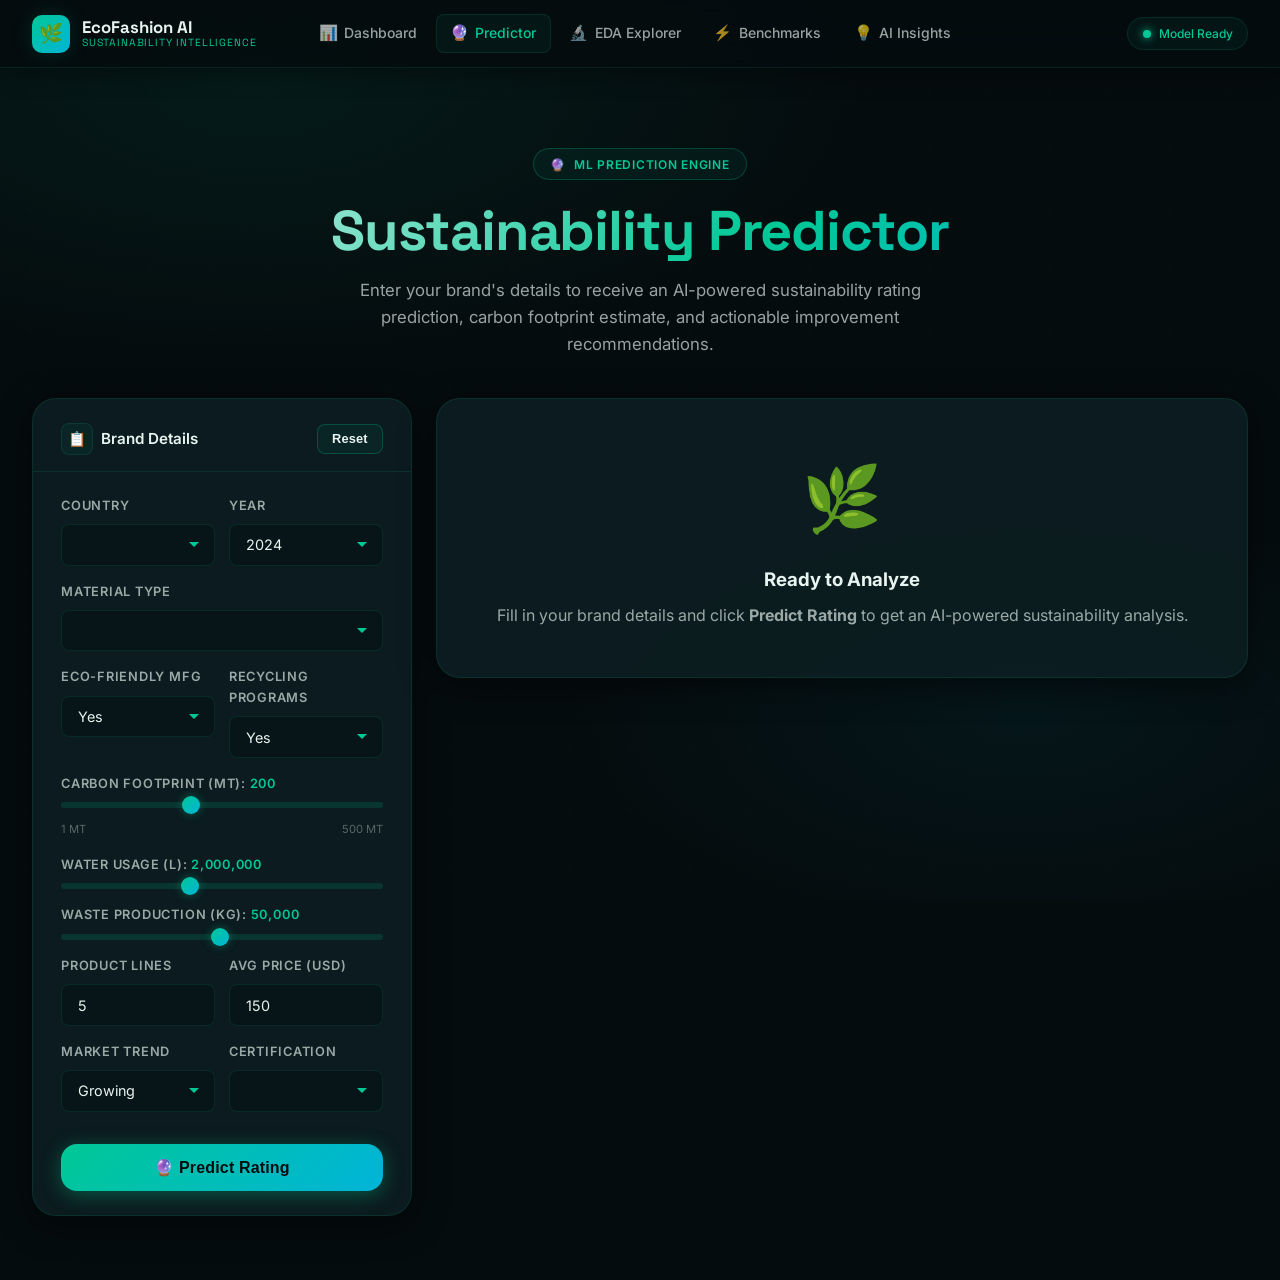
==== templates/predictor.html @ f9c21a33 "Initial Commit" ====
<!DOCTYPE html>
<html lang="en">
<head>
  <meta charset="UTF-8" />
  <meta name="viewport" content="width=device-width, initial-scale=1.0"/>
  <meta name="description" content="Predict sustainability rating and carbon footprint of fashion brands using advanced ML models."/>
  <title>🔮 Sustainability Predictor | EcoFashion AI</title>
  <link rel="stylesheet" href="/static/css/style.css"/>
  <style>
    .predictor-grid { display: grid; grid-template-columns: 380px 1fr; gap: 1.5rem; align-items: start; }
    .result-panel { display: none; }
    .result-panel.visible { display: block; animation: fadeInUp 0.4s ease; }
    .rating-result-big {
      width: 90px; height: 90px; border-radius: 20px;
      display: flex; align-items: center; justify-content: center;
      font-size: 2.8rem; font-weight: 900; margin: 0 auto;
      font-family: 'Space Grotesk', sans-serif;
    }
    .confidence-bar { display: flex; align-items: center; gap: 0.75rem; margin-bottom: 0.6rem; }
    .confidence-label { font-size: 0.8rem; font-weight: 600; width: 24px; text-align: center; }
    .confidence-track { flex: 1; height: 10px; background: rgba(0,200,150,0.1); border-radius: 5px; overflow: hidden; }
    .confidence-fill { height: 100%; border-radius: 5px; transition: width 0.8s cubic-bezier(0.4,0,0.2,1); }
    .confidence-pct { font-size: 0.8rem; color: var(--text-secondary); width: 44px; text-align: right; }
    .metric-display { background: var(--bg-glass); border: 1px solid var(--border-subtle); border-radius: var(--radius-md); padding: 1.25rem; text-align: center; }
    .metric-display-val { font-size: 1.5rem; font-weight: 700; font-family: 'Space Grotesk', sans-serif; color: var(--text-accent); }
    .metric-display-label { font-size: 0.75rem; color: var(--text-muted); margin-top: 0.25rem; }
    .predict-btn-wrap { position: sticky; bottom: 0; padding-top: 1rem; background: transparent; }
    @media (max-width: 900px) { .predictor-grid { grid-template-columns: 1fr; } }
  </style>
</head>
<body>
  <div class="page-bg"></div>
  <nav class="navbar">
    <div class="nav-inner">
      <a href="/" class="nav-brand">
        <div class="nav-brand-icon">🌿</div>
        <div class="nav-brand-text">EcoFashion AI<span class="nav-brand-sub">Sustainability Intelligence</span></div>
      </a>
      <div class="nav-links">
        <a href="/" class="nav-link"><span class="icon">📊</span> Dashboard</a>
        <a href="/predictor" class="nav-link active"><span class="icon">🔮</span> Predictor</a>
        <a href="/explorer" class="nav-link"><span class="icon">🔬</span> EDA Explorer</a>
        <a href="/benchmarks" class="nav-link"><span class="icon">⚡</span> Benchmarks</a>
        <a href="/insights" class="nav-link"><span class="icon">💡</span> AI Insights</a>
      </div>
      <div class="nav-badge"><div class="status-dot"></div><span>Model Ready</span></div>
    </div>
  </nav>

  <main class="main-content">
    <div class="page-container">
      <div class="page-header animate-fade-up">
        <div class="page-header-pill"><span>🔮</span> ML Prediction Engine</div>
        <h1>Sustainability Predictor</h1>
        <p>Enter your brand's details to receive an AI-powered sustainability rating prediction, carbon footprint estimate, and actionable improvement recommendations.</p>
      </div>

      <div class="predictor-grid animate-fade-up stagger-2">
        <!-- Input Form -->
        <div class="card" style="position:sticky;top:calc(var(--nav-height) + 1rem)">
          <div class="card-header">
            <div class="card-title"><div class="card-icon">📋</div> Brand Details</div>
            <button class="btn btn-secondary btn-sm" id="btn-reset">Reset</button>
          </div>
          <div class="card-body" style="display:flex;flex-direction:column;gap:1rem">

            <div class="grid-2" style="gap:0.85rem">
              <div class="form-group">
                <label class="form-label" for="inp-country">Country</label>
                <select class="form-control" id="inp-country"></select>
              </div>
              <div class="form-group">
                <label class="form-label" for="inp-year">Year</label>
                <select class="form-control" id="inp-year">
                  <script>for(let y=2024;y>=2010;y--) document.write(`<option value="${y}"${y===2024?' selected':''}>${y}</option>`)</script>
                </select>
              </div>
            </div>

            <div class="form-group">
              <label class="form-label" for="inp-material">Material Type</label>
              <select class="form-control" id="inp-material"></select>
            </div>

            <div class="grid-2" style="gap:0.85rem">
              <div class="form-group">
                <label class="form-label" for="inp-eco">Eco-Friendly Mfg</label>
                <select class="form-control" id="inp-eco">
                  <option value="Yes">Yes</option>
                  <option value="No">No</option>
                </select>
              </div>
              <div class="form-group">
                <label class="form-label" for="inp-recycling">Recycling Programs</label>
                <select class="form-control" id="inp-recycling">
                  <option value="Yes">Yes</option>
                  <option value="No">No</option>
                </select>
              </div>
            </div>

            <div class="form-group">
              <label class="form-label" for="inp-carbon">Carbon Footprint (MT): <span id="lbl-carbon" style="color:var(--text-accent)">200</span></label>
              <input type="range" class="form-range" id="inp-carbon" min="1" max="500" value="200" step="1"/>
              <div style="display:flex;justify-content:space-between;font-size:0.7rem;color:var(--text-muted);margin-top:0.3rem"><span>1 MT</span><span>500 MT</span></div>
            </div>

            <div class="form-group">
              <label class="form-label" for="inp-water">Water Usage (L): <span id="lbl-water" style="color:var(--text-accent)">2,000,000</span></label>
              <input type="range" class="form-range" id="inp-water" min="50000" max="5000000" value="2000000" step="10000"/>
            </div>

            <div class="form-group">
              <label class="form-label" for="inp-waste">Waste Production (KG): <span id="lbl-waste" style="color:var(--text-accent)">50,000</span></label>
              <input type="range" class="form-range" id="inp-waste" min="1000" max="100000" value="50000" step="500"/>
            </div>

            <div class="grid-2" style="gap:0.85rem">
              <div class="form-group">
                <label class="form-label" for="inp-lines">Product Lines</label>
                <input type="number" class="form-control" id="inp-lines" min="1" max="20" value="5"/>
              </div>
              <div class="form-group">
                <label class="form-label" for="inp-price">Avg Price (USD)</label>
                <input type="number" class="form-control" id="inp-price" min="10" max="500" value="150"/>
              </div>
            </div>

            <div class="grid-2" style="gap:0.85rem">
              <div class="form-group">
                <label class="form-label" for="inp-market">Market Trend</label>
                <select class="form-control" id="inp-market">
                  <option value="Growing">Growing</option>
                  <option value="Stable">Stable</option>
                  <option value="Declining">Declining</option>
                </select>
              </div>
              <div class="form-group">
                <label class="form-label" for="inp-cert">Certification</label>
                <select class="form-control" id="inp-cert"></select>
              </div>
            </div>

            <div class="predict-btn-wrap">
              <button class="btn btn-primary btn-lg" id="btn-predict" style="width:100%">
                <span id="predict-btn-text">🔮 Predict Rating</span>
              </button>
            </div>
          </div>
        </div>

        <!-- Results Panel -->
        <div id="result-panel">
          <!-- Empty state -->
          <div class="card" id="empty-state" style="padding:3rem;text-align:center">
            <div style="font-size:4rem;margin-bottom:1rem">🌿</div>
            <h3 style="color:var(--text-primary);margin-bottom:0.5rem">Ready to Analyze</h3>
            <p style="color:var(--text-secondary)">Fill in your brand details and click <strong>Predict Rating</strong> to get an AI-powered sustainability analysis.</p>
          </div>

          <!-- Results -->
          <div id="results-content" style="display:none">
            <!-- Rating Card -->
            <div class="card animate-fade-up" style="margin-bottom:1.5rem">
              <div class="card-header">
                <div class="card-title"><div class="card-icon">🏷️</div> Predicted Sustainability Rating</div>
                <span class="badge badge-green" id="result-model-name">Random Forest</span>
              </div>
              <div class="card-body">
                <div style="display:flex;gap:2rem;align-items:center;margin-bottom:1.5rem">
                  <div class="rating-result-big" id="result-rating-badge">—</div>
                  <div style="flex:1">
                    <div style="font-size:1.5rem;font-weight:700;color:var(--text-primary);margin-bottom:0.25rem" id="result-rating-text">—</div>
                    <div style="font-size:0.9rem;color:var(--text-secondary)" id="result-rating-desc">—</div>
                  </div>
                </div>

                <!-- Confidence bars -->
                <div class="section-label">Prediction Confidence</div>
                <div id="confidence-bars"></div>
              </div>
            </div>

            <!-- Metrics Row -->
            <div class="grid-3 animate-fade-up stagger-1" style="margin-bottom:1.5rem">
              <div class="metric-display">
                <div class="metric-display-val" id="result-carbon">—</div>
                <div class="metric-display-label">Predicted Carbon (MT)</div>
              </div>
              <div class="metric-display">
                <div class="metric-display-val" id="result-ecoscore">—</div>
                <div class="metric-display-label">Eco Score / 100</div>
              </div>
              <div class="metric-display">
                <div class="metric-display-val" id="result-grade-color" style="font-size:1rem">—</div>
                <div class="metric-display-label">Environmental Grade</div>
              </div>
            </div>

            <!-- Eco Score Ring -->
            <div class="card animate-fade-up stagger-2" style="margin-bottom:1.5rem">
              <div class="card-header">
                <div class="card-title"><div class="card-icon">🎯</div> Eco Score Breakdown</div>
              </div>
              <div class="card-body">
                <div style="display:flex;align-items:center;gap:2rem">
                  <div class="score-ring-wrap">
                    <div class="score-ring">
                      <svg width="140" height="140" viewBox="0 0 140 140">
                        <circle cx="70" cy="70" r="58" fill="none" stroke="rgba(0,200,150,0.1)" stroke-width="12"/>
                        <circle cx="70" cy="70" r="58" fill="none" stroke="url(#grad1)" stroke-width="12"
                          stroke-linecap="round" stroke-dasharray="364" id="eco-ring-circle" stroke-dashoffset="364"/>
                        <defs>
                          <linearGradient id="grad1" x1="0%" y1="0%" x2="100%" y2="0%">
                            <stop offset="0%" style="stop-color:#00c896"/>
                            <stop offset="100%" style="stop-color:#00b4d8"/>
                          </linearGradient>
                        </defs>
                      </svg>
                      <div class="score-ring-val">
                        <div class="score-ring-num" id="eco-ring-num">—</div>
                        <div class="score-ring-sub">/ 100</div>
                      </div>
                    </div>
                  </div>
                  <div style="flex:1">
                    <div style="margin-bottom:0.9rem">
                      <div style="display:flex;justify-content:space-between;font-size:0.8rem;margin-bottom:0.3rem"><span style="color:var(--text-secondary)">Carbon Impact</span><span id="pb-carbon" style="color:var(--text-accent)">—%</span></div>
                      <div class="progress-bar-track"><div class="progress-bar-fill" id="pfill-carbon" style="width:0%;background:linear-gradient(135deg,#00c896,#00f5a0)"></div></div>
                    </div>
                    <div style="margin-bottom:0.9rem">
                      <div style="display:flex;justify-content:space-between;font-size:0.8rem;margin-bottom:0.3rem"><span style="color:var(--text-secondary)">Water Efficiency</span><span id="pb-water" style="color:var(--text-accent)">—%</span></div>
                      <div class="progress-bar-track"><div class="progress-bar-fill" id="pfill-water" style="width:0%;background:linear-gradient(135deg,#00b4d8,#0090b8)"></div></div>
                    </div>
                    <div style="margin-bottom:0.9rem">
                      <div style="display:flex;justify-content:space-between;font-size:0.8rem;margin-bottom:0.3rem"><span style="color:var(--text-secondary)">Waste Management</span><span id="pb-waste" style="color:var(--text-accent)">—%</span></div>
                      <div class="progress-bar-track"><div class="progress-bar-fill" id="pfill-waste" style="width:0%;background:linear-gradient(135deg,#84cc16,#65a30d)"></div></div>
                    </div>
                    <div style="margin-bottom:0.9rem">
                      <div style="display:flex;justify-content:space-between;font-size:0.8rem;margin-bottom:0.3rem"><span style="color:var(--text-secondary)">Eco Manufacturing</span><span id="pb-eco" style="color:var(--text-accent)">—%</span></div>
                      <div class="progress-bar-track"><div class="progress-bar-fill" id="pfill-eco" style="width:0%;background:linear-gradient(135deg,#f59e0b,#d97706)"></div></div>
                    </div>
                    <div>
                      <div style="display:flex;justify-content:space-between;font-size:0.8rem;margin-bottom:0.3rem"><span style="color:var(--text-secondary)">Recycling Programs</span><span id="pb-rec" style="color:var(--text-accent)">—%</span></div>
                      <div class="progress-bar-track"><div class="progress-bar-fill" id="pfill-rec" style="width:0%;background:linear-gradient(135deg,#10b981,#059669)"></div></div>
                    </div>
                  </div>
                </div>
              </div>
            </div>

            <!-- Recommendations -->
            <div class="card animate-fade-up stagger-3">
              <div class="card-header">
                <div class="card-title"><div class="card-icon">💡</div> AI Recommendations</div>
                <span class="badge badge-blue">Personalized</span>
              </div>
              <div class="card-body">
                <div id="recommendations-grid" style="display:flex;flex-direction:column;gap:0.75rem"></div>
              </div>
            </div>
          </div><!-- /results-content -->
        </div><!-- /result-panel -->
      </div><!-- /predictor-grid -->

    </div>
  </main>

  <script src="/static/js/predictor.js"></script>
</body>
</html>
---- static/css/style.css ----
/* ================================================
   SUSTAINABLE FASHION AI/ML PLATFORM - DESIGN SYSTEM
   Glassmorphism Dark Theme | Inter Font
   ================================================ */

@import url('https://fonts.googleapis.com/css2?family=Inter:wght@300;400;500;600;700;800;900&family=Space+Grotesk:wght@400;500;600;700&display=swap');

/* ─── CSS Variables ─────────────────────────── */
:root {
  /* Brand Palette */
  --green-primary: #00c896;
  --green-light: #00f5a0;
  --green-dark: #009e76;
  --teal: #00b4d8;
  --emerald: #10b981;
  --lime: #84cc16;

  /* Dark Theme Base */
  --bg-void: #050c0e;
  --bg-deep: #080f11;
  --bg-surface: #0d1f23;
  --bg-card: rgba(13, 31, 35, 0.85);
  --bg-card-hover: rgba(18, 42, 48, 0.95);
  --bg-glass: rgba(0, 200, 150, 0.06);
  --bg-glass-hover: rgba(0, 200, 150, 0.12);

  /* Borders */
  --border-subtle: rgba(0, 200, 150, 0.12);
  --border-medium: rgba(0, 200, 150, 0.25);
  --border-accent: rgba(0, 200, 150, 0.5);

  /* Text */
  --text-primary: #e8f4f0;
  --text-secondary: rgba(232, 244, 240, 0.65);
  --text-muted: rgba(232, 244, 240, 0.35);
  --text-accent: #00c896;

  /* Status Colors */
  --rating-a: #00f5a0;
  --rating-b: #84cc16;
  --rating-c: #f59e0b;
  --rating-d: #ef4444;

  /* Gradients */
  --grad-primary: linear-gradient(135deg, #00c896 0%, #00b4d8 100%);
  --grad-emerald: linear-gradient(135deg, #10b981 0%, #00c896 100%);
  --grad-danger: linear-gradient(135deg, #ef4444 0%, #f59e0b 100%);
  --grad-card: linear-gradient(145deg, rgba(13,31,35,0.9) 0%, rgba(8,20,24,0.95) 100%);

  /* Shadows */
  --shadow-sm: 0 2px 12px rgba(0, 0, 0, 0.4);
  --shadow-md: 0 8px 32px rgba(0, 0, 0, 0.5);
  --shadow-lg: 0 16px 64px rgba(0, 0, 0, 0.6);
  --shadow-glow: 0 0 40px rgba(0, 200, 150, 0.2);
  --shadow-glow-sm: 0 0 20px rgba(0, 200, 150, 0.15);

  /* Spacing */
  --nav-height: 68px;
  --radius-sm: 8px;
  --radius-md: 16px;
  --radius-lg: 24px;
  --radius-xl: 32px;

  /* Transitions */
  --transition-fast: 0.15s ease;
  --transition-smooth: 0.3s cubic-bezier(0.4, 0, 0.2, 1);
  --transition-bounce: 0.4s cubic-bezier(0.34, 1.56, 0.64, 1);
}

/* ─── Reset & Base ──────────────────────────── */
*, *::before, *::after { box-sizing: border-box; margin: 0; padding: 0; }

html { scroll-behavior: smooth; font-size: 16px; }

body {
  font-family: 'Inter', sans-serif;
  background-color: var(--bg-void);
  color: var(--text-primary);
  min-height: 100vh;
  overflow-x: hidden;
  line-height: 1.6;
}

/* Scrollbar */
::-webkit-scrollbar { width: 6px; }
::-webkit-scrollbar-track { background: var(--bg-deep); }
::-webkit-scrollbar-thumb { background: var(--border-medium); border-radius: 3px; }
::-webkit-scrollbar-thumb:hover { background: var(--green-primary); }

/* ─── Animated Background ───────────────────── */
.page-bg {
  position: fixed;
  inset: 0;
  z-index: -1;
  background:
    radial-gradient(ellipse 80% 50% at 20% 10%, rgba(0,200,150,0.08) 0%, transparent 60%),
    radial-gradient(ellipse 60% 40% at 80% 80%, rgba(0,180,216,0.06) 0%, transparent 60%),
    var(--bg-void);
}
.page-bg::after {
  content: '';
  position: absolute;
  inset: 0;
  background-image: url("data:image/svg+xml,%3Csvg width='60' height='60' viewBox='0 0 60 60' xmlns='http://www.w3.org/2000/svg'%3E%3Cg fill='none' fill-rule='evenodd'%3E%3Cg fill='%2300c896' fill-opacity='0.03'%3E%3Ccircle cx='30' cy='30' r='1'/%3E%3C/g%3E%3C/g%3E%3C/svg%3E");
}

/* ─── Navigation ────────────────────────────── */
.navbar {
  position: fixed;
  top: 0; left: 0; right: 0;
  z-index: 1000;
  height: var(--nav-height);
  background: rgba(5, 12, 14, 0.88);
  backdrop-filter: blur(24px) saturate(1.5);
  -webkit-backdrop-filter: blur(24px) saturate(1.5);
  border-bottom: 1px solid var(--border-subtle);
  box-shadow: 0 4px 24px rgba(0,0,0,0.4);
}

.nav-inner {
  max-width: 1400px;
  margin: 0 auto;
  padding: 0 2rem;
  height: 100%;
  display: flex;
  align-items: center;
  gap: 2rem;
}

.nav-brand {
  display: flex;
  align-items: center;
  gap: 0.75rem;
  text-decoration: none;
  flex-shrink: 0;
}

.nav-brand-icon {
  width: 38px; height: 38px;
  background: var(--grad-primary);
  border-radius: 10px;
  display: flex;
  align-items: center;
  justify-content: center;
  font-size: 1.2rem;
  box-shadow: var(--shadow-glow-sm);
}

.nav-brand-text {
  font-family: 'Space Grotesk', sans-serif;
  font-weight: 700;
  font-size: 1.05rem;
  color: var(--text-primary);
  line-height: 1.2;
}

.nav-brand-sub {
  font-size: 0.65rem;
  font-weight: 400;
  color: var(--text-accent);
  display: block;
  letter-spacing: 0.08em;
  text-transform: uppercase;
}

.nav-links {
  display: flex;
  align-items: center;
  gap: 0.25rem;
  flex: 1;
  margin-left: 1rem;
}

.nav-link {
  display: flex;
  align-items: center;
  gap: 0.4rem;
  padding: 0.45rem 0.9rem;
  border-radius: var(--radius-sm);
  text-decoration: none;
  font-size: 0.875rem;
  font-weight: 500;
  color: var(--text-secondary);
  transition: var(--transition-smooth);
  white-space: nowrap;
}

.nav-link:hover, .nav-link.active {
  background: var(--bg-glass);
  color: var(--text-accent);
  box-shadow: inset 0 0 0 1px var(--border-subtle);
}

.nav-link .icon { font-size: 0.95rem; }

.nav-badge {
  margin-left: auto;
  display: flex;
  align-items: center;
  gap: 0.5rem;
  padding: 0.35rem 0.9rem;
  background: var(--bg-glass);
  border: 1px solid var(--border-subtle);
  border-radius: 999px;
  font-size: 0.75rem;
  color: var(--text-accent);
  font-weight: 500;
}

/* ─── Main Layout ───────────────────────────── */
.main-content {
  padding-top: calc(var(--nav-height) + 2rem);
  min-height: 100vh;
}

.page-container {
  max-width: 1400px;
  margin: 0 auto;
  padding: 0 2rem 4rem;
}

/* ─── Page Header ───────────────────────────── */
.page-header {
  text-align: center;
  padding: 3rem 0 2.5rem;
  position: relative;
}

.page-header-pill {
  display: inline-flex;
  align-items: center;
  gap: 0.5rem;
  padding: 0.35rem 1rem;
  background: var(--bg-glass);
  border: 1px solid var(--border-medium);
  border-radius: 999px;
  font-size: 0.75rem;
  font-weight: 600;
  color: var(--text-accent);
  letter-spacing: 0.06em;
  text-transform: uppercase;
  margin-bottom: 1.2rem;
}

.page-header h1 {
  font-family: 'Space Grotesk', sans-serif;
  font-size: clamp(2rem, 5vw, 3.5rem);
  font-weight: 800;
  line-height: 1.1;
  margin-bottom: 1rem;
  letter-spacing: -0.02em;
  background: linear-gradient(135deg, var(--text-primary) 0%, var(--text-accent) 60%, var(--teal) 100%);
  -webkit-background-clip: text;
  -webkit-text-fill-color: transparent;
  background-clip: text;
}

.page-header p {
  font-size: 1.05rem;
  color: var(--text-secondary);
  max-width: 600px;
  margin: 0 auto;
}

/* ─── Cards ─────────────────────────────────── */
.card {
  background: var(--bg-card);
  border: 1px solid var(--border-subtle);
  border-radius: var(--radius-lg);
  backdrop-filter: blur(12px);
  -webkit-backdrop-filter: blur(12px);
  box-shadow: var(--shadow-md);
  transition: var(--transition-smooth);
  overflow: hidden;
}

.card:hover {
  border-color: var(--border-medium);
  box-shadow: var(--shadow-lg), var(--shadow-glow-sm);
  transform: translateY(-2px);
}

.card-header {
  padding: 1.5rem 1.75rem 1rem;
  border-bottom: 1px solid var(--border-subtle);
  display: flex;
  align-items: center;
  justify-content: space-between;
  gap: 1rem;
}

.card-title {
  font-size: 0.95rem;
  font-weight: 600;
  color: var(--text-primary);
  display: flex;
  align-items: center;
  gap: 0.5rem;
}

.card-icon {
  width: 32px; height: 32px;
  background: var(--bg-glass);
  border: 1px solid var(--border-subtle);
  border-radius: 8px;
  display: flex;
  align-items: center;
  justify-content: center;
  font-size: 0.9rem;
  flex-shrink: 0;
}

.card-body { padding: 1.5rem 1.75rem; }

/* ─── KPI Cards ─────────────────────────────── */
.kpi-grid {
  display: grid;
  grid-template-columns: repeat(auto-fit, minmax(200px, 1fr));
  gap: 1rem;
  margin-bottom: 2rem;
}

.kpi-card {
  background: var(--grad-card);
  border: 1px solid var(--border-subtle);
  border-radius: var(--radius-md);
  padding: 1.5rem;
  display: flex;
  flex-direction: column;
  gap: 0.75rem;
  transition: var(--transition-smooth);
  cursor: default;
  position: relative;
  overflow: hidden;
}

.kpi-card::before {
  content: '';
  position: absolute;
  top: 0; left: 0; right: 0;
  height: 2px;
  background: var(--grad-primary);
  opacity: 0;
  transition: var(--transition-smooth);
}

.kpi-card:hover { border-color: var(--border-medium); transform: translateY(-3px); box-shadow: var(--shadow-glow-sm); }
.kpi-card:hover::before { opacity: 1; }

.kpi-icon-wrap {
  width: 44px; height: 44px;
  border-radius: var(--radius-sm);
  display: flex;
  align-items: center;
  justify-content: center;
  font-size: 1.3rem;
  background: var(--bg-glass);
  border: 1px solid var(--border-subtle);
}

.kpi-value {
  font-family: 'Space Grotesk', sans-serif;
  font-size: 1.9rem;
  font-weight: 700;
  color: var(--text-primary);
  line-height: 1;
  letter-spacing: -0.02em;
}

.kpi-label {
  font-size: 0.8rem;
  font-weight: 500;
  color: var(--text-secondary);
  text-transform: uppercase;
  letter-spacing: 0.06em;
}

.kpi-change {
  font-size: 0.75rem;
  font-weight: 600;
  color: var(--green-primary);
  display: flex;
  align-items: center;
  gap: 0.25rem;
}

/* ─── Grid Layouts ──────────────────────────── */
.grid-2 { display: grid; grid-template-columns: repeat(2, 1fr); gap: 1.5rem; }
.grid-3 { display: grid; grid-template-columns: repeat(3, 1fr); gap: 1.5rem; }
.grid-4 { display: grid; grid-template-columns: repeat(4, 1fr); gap: 1.25rem; }
.col-span-2 { grid-column: span 2; }
.col-span-3 { grid-column: span 3; }

/* ─── Chart Container ───────────────────────── */
.chart-wrap {
  position: relative;
  padding: 1rem 0;
  height: 280px;
}

.chart-wrap canvas { width: 100% !important; height: 100% !important; }

/* ─── Buttons ───────────────────────────────── */
.btn {
  display: inline-flex;
  align-items: center;
  justify-content: center;
  gap: 0.5rem;
  padding: 0.7rem 1.5rem;
  border-radius: var(--radius-sm);
  font-size: 0.9rem;
  font-weight: 600;
  cursor: pointer;
  transition: var(--transition-smooth);
  border: none;
  text-decoration: none;
  white-space: nowrap;
  letter-spacing: 0.01em;
}

.btn-primary {
  background: var(--grad-primary);
  color: var(--bg-void);
  box-shadow: 0 4px 20px rgba(0,200,150,0.35);
}
.btn-primary:hover { transform: translateY(-2px); box-shadow: 0 8px 30px rgba(0,200,150,0.5); }

.btn-secondary {
  background: var(--bg-glass);
  color: var(--text-primary);
  border: 1px solid var(--border-medium);
}
.btn-secondary:hover { background: var(--bg-glass-hover); border-color: var(--border-accent); }

.btn-lg { padding: 0.9rem 2rem; font-size: 1rem; border-radius: var(--radius-md); }
.btn-sm { padding: 0.4rem 0.9rem; font-size: 0.8rem; }

/* ─── Form Controls ─────────────────────────── */
.form-group { display: flex; flex-direction: column; gap: 0.5rem; }
.form-label {
  font-size: 0.8rem;
  font-weight: 600;
  color: var(--text-secondary);
  text-transform: uppercase;
  letter-spacing: 0.06em;
}
.form-control {
  background: rgba(8, 20, 24, 0.8);
  border: 1px solid var(--border-subtle);
  border-radius: var(--radius-sm);
  color: var(--text-primary);
  padding: 0.7rem 1rem;
  font-size: 0.9rem;
  font-family: 'Inter', sans-serif;
  transition: var(--transition-fast);
  width: 100%;
  appearance: none;
  -webkit-appearance: none;
}
.form-control:focus {
  outline: none;
  border-color: var(--border-accent);
  box-shadow: 0 0 0 3px rgba(0,200,150,0.12);
  background: rgba(10, 25, 30, 0.9);
}
select.form-control {
  background-image: url("data:image/svg+xml,%3Csvg xmlns='http://www.w3.org/2000/svg' width='12' height='12' viewBox='0 0 12 12'%3E%3Cpath fill='%2300c896' d='M6 8L1 3h10z'/%3E%3C/svg%3E");
  background-repeat: no-repeat;
  background-position: right 0.9rem center;
  padding-right: 2.5rem;
  cursor: pointer;
}
select.form-control option { background: #0d1f23; }

.form-range { -webkit-appearance: none; appearance: none; width: 100%; height: 6px; border-radius: 3px; background: rgba(0,200,150,0.15); outline: none; }
.form-range::-webkit-slider-thumb { -webkit-appearance: none; width: 18px; height: 18px; border-radius: 50%; background: var(--grad-primary); cursor: pointer; box-shadow: 0 0 10px rgba(0,200,150,0.4); }
.form-range::-moz-range-thumb { width: 18px; height: 18px; border-radius: 50%; background: var(--grad-primary); cursor: pointer; border: none; }

/* ─── Badge / Pill ──────────────────────────── */
.badge {
  display: inline-flex;
  align-items: center;
  gap: 0.3rem;
  padding: 0.25rem 0.7rem;
  border-radius: 999px;
  font-size: 0.75rem;
  font-weight: 600;
  letter-spacing: 0.03em;
}
.badge-green { background: rgba(0,200,150,0.15); color: var(--green-primary); border: 1px solid rgba(0,200,150,0.25); }
.badge-blue { background: rgba(0,180,216,0.15); color: var(--teal); border: 1px solid rgba(0,180,216,0.25); }
.badge-yellow { background: rgba(245,158,11,0.15); color: #f59e0b; border: 1px solid rgba(245,158,11,0.25); }
.badge-red { background: rgba(239,68,68,0.15); color: #ef4444; border: 1px solid rgba(239,68,68,0.25); }

/* Rating badges */
.rating-badge { display: inline-flex; align-items: center; justify-content: center; width: 32px; height: 32px; border-radius: 8px; font-size: 0.9rem; font-weight: 800; }
.rating-a { background: rgba(0,245,160,0.15); color: var(--rating-a); border: 1px solid rgba(0,245,160,0.3); }
.rating-b { background: rgba(132,204,22,0.15); color: var(--rating-b); border: 1px solid rgba(132,204,22,0.3); }
.rating-c { background: rgba(245,158,11,0.15); color: var(--rating-c); border: 1px solid rgba(245,158,11,0.3); }
.rating-d { background: rgba(239,68,68,0.15); color: var(--rating-d); border: 1px solid rgba(239,68,68,0.3); }

/* ─── Table ─────────────────────────────────── */
.data-table { width: 100%; border-collapse: collapse; font-size: 0.875rem; }
.data-table th {
  background: rgba(0,200,150,0.06);
  color: var(--text-accent);
  font-size: 0.72rem;
  font-weight: 700;
  letter-spacing: 0.08em;
  text-transform: uppercase;
  padding: 0.9rem 1rem;
  text-align: left;
  border-bottom: 1px solid var(--border-subtle);
}
.data-table td {
  padding: 0.85rem 1rem;
  border-bottom: 1px solid rgba(0,200,150,0.05);
  color: var(--text-secondary);
  vertical-align: middle;
}
.data-table tr:last-child td { border-bottom: none; }
.data-table tr:hover td { background: rgba(0,200,150,0.04); color: var(--text-primary); }

/* ─── Gauge / Progress ──────────────────────── */
.progress-bar-track {
  height: 8px;
  background: rgba(0,200,150,0.1);
  border-radius: 4px;
  overflow: hidden;
}
.progress-bar-fill {
  height: 100%;
  border-radius: 4px;
  background: var(--grad-primary);
  transition: width 0.8s cubic-bezier(0.4, 0, 0.2, 1);
}

/* ─── Recommendation Cards ──────────────────── */
.rec-card {
  display: flex;
  gap: 1rem;
  padding: 1rem 1.25rem;
  background: var(--bg-glass);
  border: 1px solid var(--border-subtle);
  border-radius: var(--radius-md);
  transition: var(--transition-smooth);
}
.rec-card:hover { border-color: var(--border-medium); background: var(--bg-glass-hover); }
.rec-icon { font-size: 1.5rem; flex-shrink: 0; padding-top: 0.1rem; }
.rec-title { font-size: 0.9rem; font-weight: 600; color: var(--text-primary); margin-bottom: 0.3rem; }
.rec-detail { font-size: 0.82rem; color: var(--text-secondary); line-height: 1.5; }

/* ─── Score Ring ─────────────────────────────── */
.score-ring-wrap {
  display: flex;
  flex-direction: column;
  align-items: center;
  gap: 0.5rem;
}
.score-ring { position: relative; display: inline-flex; align-items: center; justify-content: center; }
.score-ring svg { transform: rotate(-90deg); }
.score-ring-val {
  position: absolute;
  text-align: center;
  font-family: 'Space Grotesk', sans-serif;
}
.score-ring-num { font-size: 2rem; font-weight: 800; color: var(--text-primary); line-height: 1; }
.score-ring-sub { font-size: 0.65rem; color: var(--text-accent); font-weight: 600; text-transform: uppercase; letter-spacing: 0.05em; }

/* ─── Loading Spinner ───────────────────────── */
.spinner {
  width: 40px; height: 40px;
  border: 3px solid var(--border-subtle);
  border-top-color: var(--green-primary);
  border-radius: 50%;
  animation: spin 0.8s linear infinite;
  margin: 2rem auto;
}
@keyframes spin { to { transform: rotate(360deg); } }

/* ─── Loading State ─────────────────────────── */
.loading-state {
  display: flex;
  flex-direction: column;
  align-items: center;
  justify-content: center;
  padding: 4rem 2rem;
  gap: 1rem;
  color: var(--text-muted);
  font-size: 0.9rem;
}

/* ─── Animations ────────────────────────────── */
@keyframes fadeInUp {
  from { opacity: 0; transform: translateY(20px); }
  to { opacity: 1; transform: translateY(0); }
}
@keyframes fadeIn {
  from { opacity: 0; }
  to { opacity: 1; }
}
@keyframes pulse-glow {
  0%, 100% { box-shadow: 0 0 20px rgba(0,200,150,0.2); }
  50% { box-shadow: 0 0 40px rgba(0,200,150,0.5); }
}
@keyframes countUp { from { opacity: 0; transform: scale(0.9); } to { opacity: 1; transform: scale(1); } }

.animate-fade-up { animation: fadeInUp 0.5s ease forwards; }
.animate-fade { animation: fadeIn 0.4s ease forwards; }

/* Staggered animations */
.stagger-1 { animation-delay: 0.05s; }
.stagger-2 { animation-delay: 0.1s; }
.stagger-3 { animation-delay: 0.15s; }
.stagger-4 { animation-delay: 0.2s; }
.stagger-5 { animation-delay: 0.25s; }

/* ─── Section Divider ───────────────────────── */
.section-label {
  font-size: 0.72rem;
  font-weight: 700;
  color: var(--text-accent);
  text-transform: uppercase;
  letter-spacing: 0.1em;
  margin-bottom: 1rem;
  display: flex;
  align-items: center;
  gap: 0.75rem;
}
.section-label::after {
  content: '';
  flex: 1;
  height: 1px;
  background: var(--border-subtle);
}

/* ─── Tooltip ───────────────────────────────── */
[data-tooltip] {
  position: relative;
  cursor: help;
}
[data-tooltip]::after {
  content: attr(data-tooltip);
  position: absolute;
  bottom: calc(100% + 8px);
  left: 50%;
  transform: translateX(-50%);
  background: rgba(5,12,14,0.95);
  border: 1px solid var(--border-medium);
  border-radius: 8px;
  padding: 0.4rem 0.8rem;
  font-size: 0.75rem;
  color: var(--text-primary);
  white-space: nowrap;
  opacity: 0;
  pointer-events: none;
  transition: opacity 0.2s;
  z-index: 100;
}
[data-tooltip]:hover::after { opacity: 1; }

/* ─── Status Dot ────────────────────────────── */
.status-dot {
  width: 8px; height: 8px;
  border-radius: 50%;
  background: var(--green-primary);
  box-shadow: 0 0 8px var(--green-primary);
  animation: pulse-dot 2s infinite;
}
@keyframes pulse-dot {
  0%, 100% { opacity: 1; }
  50% { opacity: 0.4; }
}

/* ─── Tab Component ─────────────────────────── */
.tab-bar {
  display: flex;
  gap: 0.25rem;
  background: var(--bg-glass);
  border: 1px solid var(--border-subtle);
  border-radius: var(--radius-sm);
  padding: 0.25rem;
  margin-bottom: 1.5rem;
}
.tab-btn {
  flex: 1;
  padding: 0.5rem 1rem;
  border: none;
  border-radius: calc(var(--radius-sm) - 2px);
  background: transparent;
  color: var(--text-secondary);
  font-size: 0.85rem;
  font-weight: 500;
  cursor: pointer;
  transition: var(--transition-fast);
  font-family: 'Inter', sans-serif;
}
.tab-btn.active, .tab-btn:hover {
  background: rgba(0,200,150,0.15);
  color: var(--text-accent);
}

/* ─── Alert Box ─────────────────────────────── */
.alert {
  padding: 1rem 1.25rem;
  border-radius: var(--radius-md);
  font-size: 0.875rem;
  display: flex;
  align-items: flex-start;
  gap: 0.75rem;
}
.alert-success { background: rgba(0,200,150,0.1); border: 1px solid rgba(0,200,150,0.25); color: var(--green-primary); }
.alert-warning { background: rgba(245,158,11,0.1); border: 1px solid rgba(245,158,11,0.25); color: #f59e0b; }
.alert-danger { background: rgba(239,68,68,0.1); border: 1px solid rgba(239,68,68,0.25); color: #ef4444; }
.alert-info { background: rgba(0,180,216,0.1); border: 1px solid rgba(0,180,216,0.25); color: var(--teal); }

/* ─── Leaderboard ───────────────────────────── */
.leaderboard-item {
  display: flex;
  align-items: center;
  gap: 1rem;
  padding: 0.9rem 0;
  border-bottom: 1px solid var(--border-subtle);
}
.leaderboard-item:last-child { border-bottom: none; }
.leaderboard-rank {
  width: 32px; height: 32px;
  border-radius: 8px;
  display: flex; align-items: center; justify-content: center;
  font-size: 0.8rem; font-weight: 700;
  flex-shrink: 0;
}
.rank-1 { background: linear-gradient(135deg, #ffd700, #ffa500); color: #1a1a00; }
.rank-2 { background: linear-gradient(135deg, #c0c0c0, #a0a0a0); color: #1a1a1a; }
.rank-3 { background: linear-gradient(135deg, #cd7f32, #b8652a); color: #fff; }
.rank-other { background: var(--bg-glass); color: var(--text-muted); border: 1px solid var(--border-subtle); }

/* ─── Responsive ────────────────────────────── */
@media (max-width: 1024px) {
  .grid-4 { grid-template-columns: repeat(2, 1fr); }
  .grid-3 { grid-template-columns: repeat(2, 1fr); }
}
@media (max-width: 768px) {
  .nav-inner { padding: 0 1rem; }
  .nav-links { display: none; }
  .page-container { padding: 0 1rem 3rem; }
  .grid-2, .grid-3, .grid-4 { grid-template-columns: 1fr; }
  .col-span-2, .col-span-3 { grid-column: span 1; }
  .kpi-grid { grid-template-columns: repeat(2, 1fr); }
}
@media (max-width: 480px) {
  .kpi-grid { grid-template-columns: 1fr; }
}
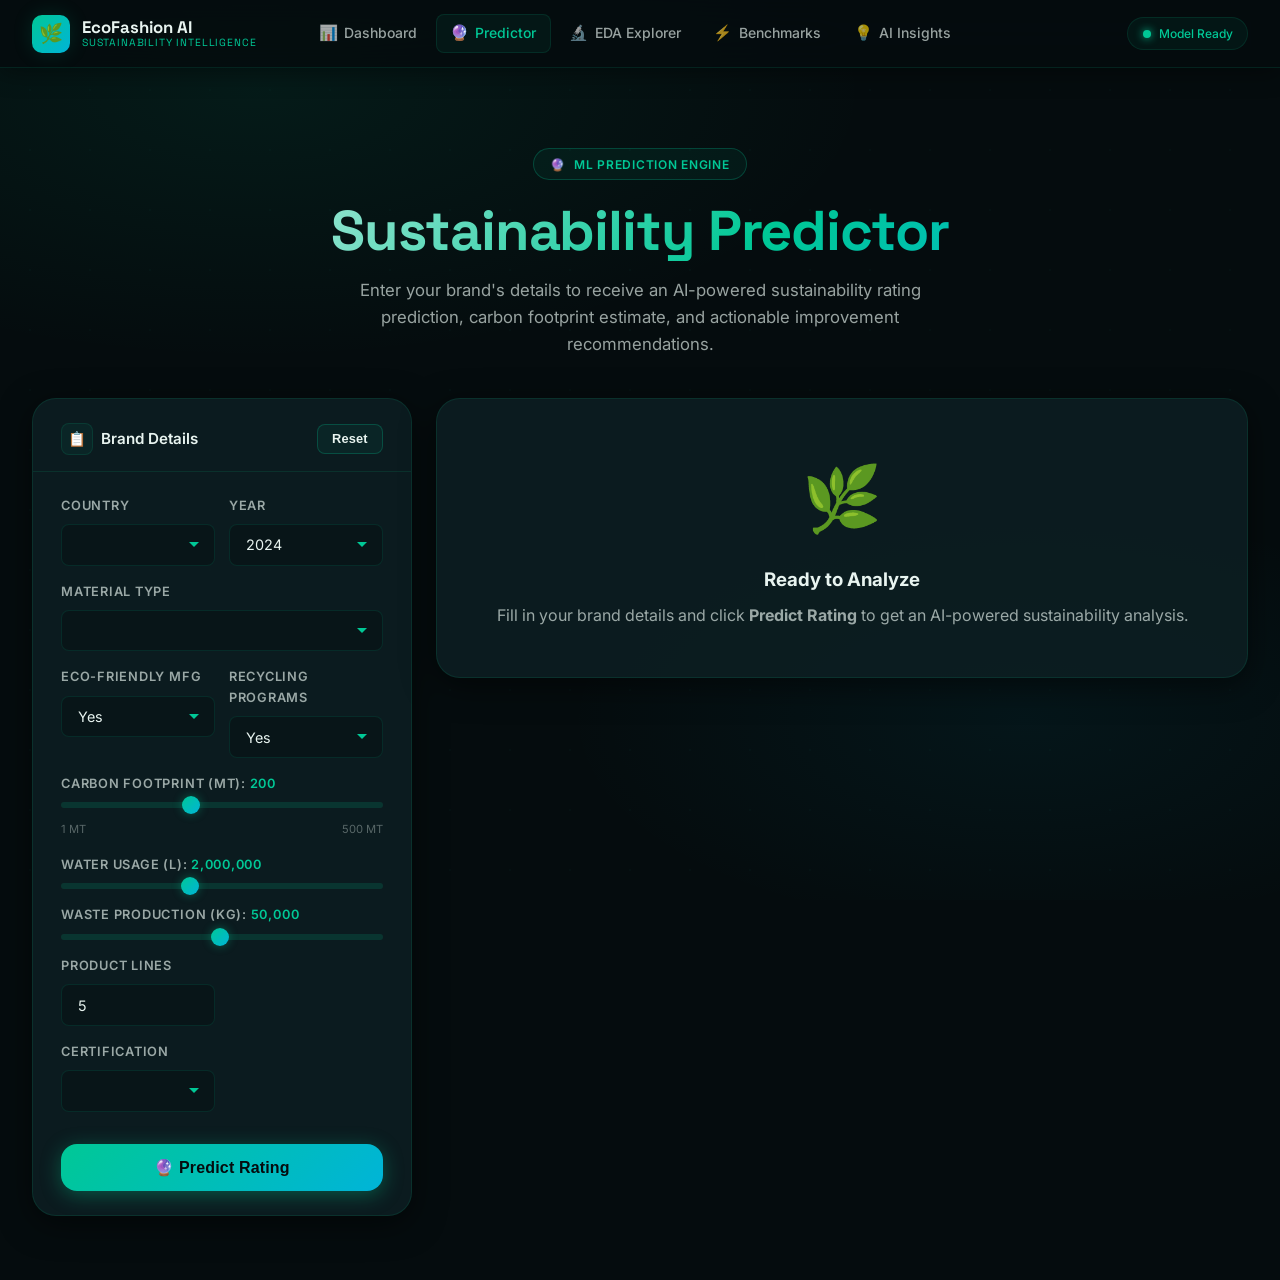
==== commit f1f2431d: "Removed market trend and average price from predictor UI" ====
--- a/templates/predictor.html
+++ b/templates/predictor.html
@@ -120,21 +120,21 @@
                 <label class="form-label" for="inp-lines">Product Lines</label>
                 <input type="number" class="form-control" id="inp-lines" min="1" max="20" value="5"/>
               </div>
-              <div class="form-group">
+              <!-- <div class="form-group">
                 <label class="form-label" for="inp-price">Avg Price (USD)</label>
                 <input type="number" class="form-control" id="inp-price" min="10" max="500" value="150"/>
-              </div>
-            </div>
-
-            <div class="grid-2" style="gap:0.85rem">
-              <div class="form-group">
+              </div> -->
+            </div>
+
+            <div class="grid-2" style="gap:0.85rem">
+              <!-- <div class="form-group">
                 <label class="form-label" for="inp-market">Market Trend</label>
                 <select class="form-control" id="inp-market">
                   <option value="Growing">Growing</option>
                   <option value="Stable">Stable</option>
                   <option value="Declining">Declining</option>
                 </select>
-              </div>
+              </div> -->
               <div class="form-group">
                 <label class="form-label" for="inp-cert">Certification</label>
                 <select class="form-control" id="inp-cert"></select>
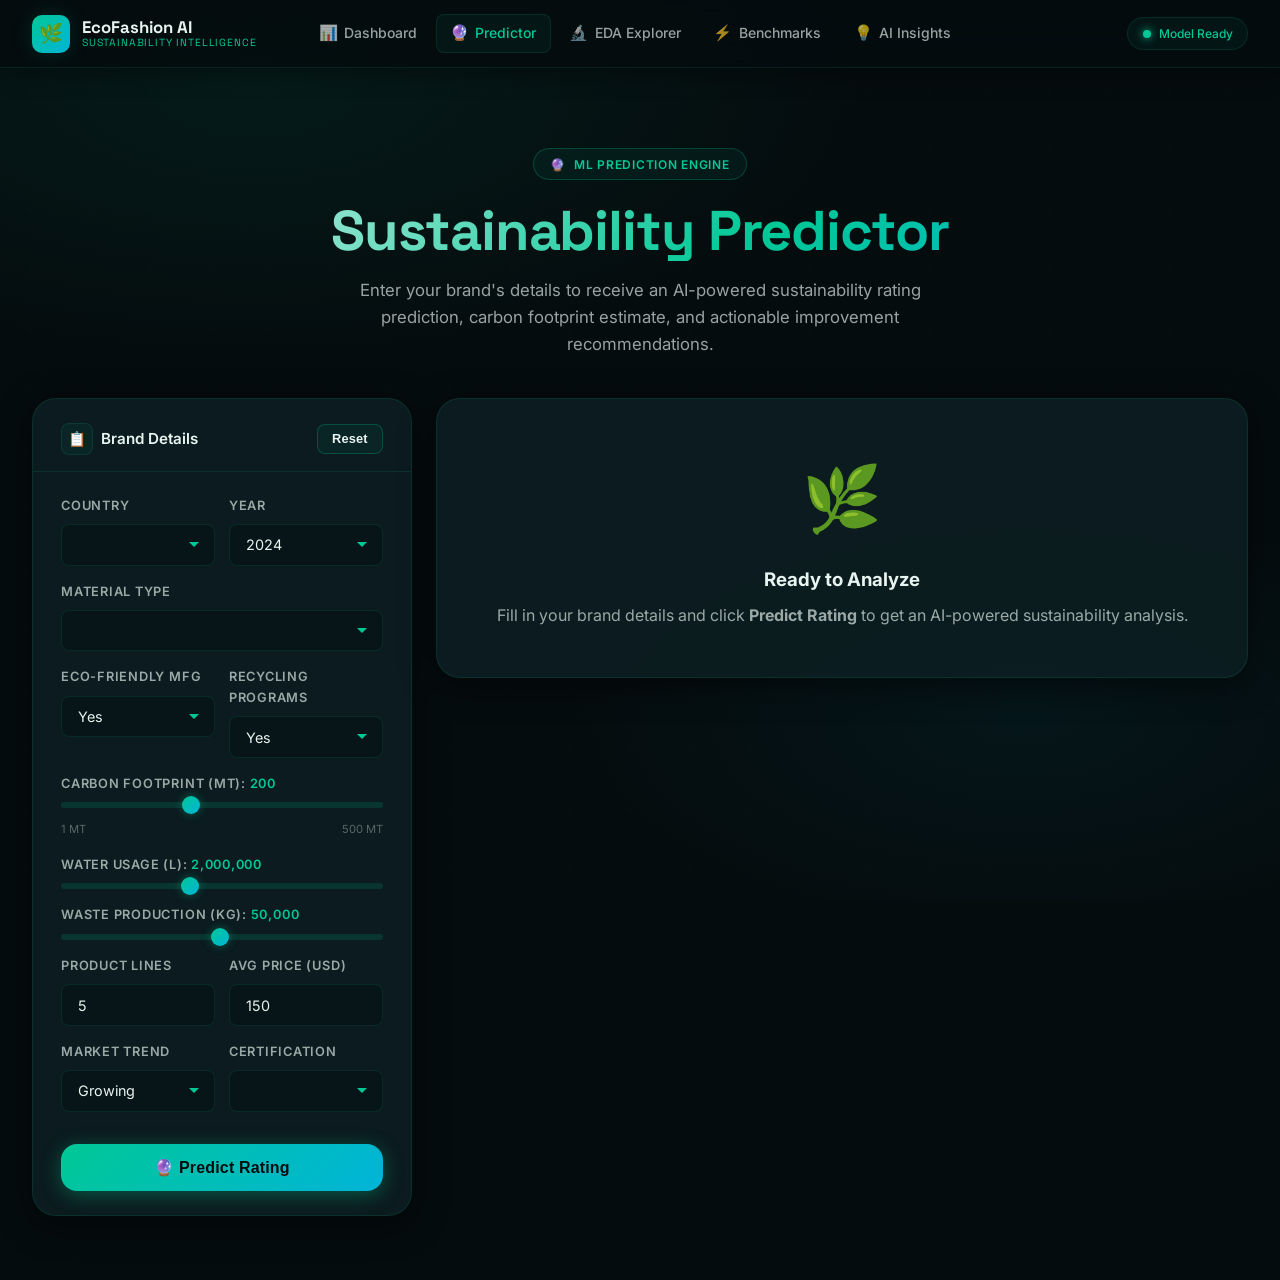
==== commit 684c81fc: "Updated predictor, insights dashboard and recommendation system" ====
--- a/templates/predictor.html
+++ b/templates/predictor.html
@@ -120,21 +120,21 @@
                 <label class="form-label" for="inp-lines">Product Lines</label>
                 <input type="number" class="form-control" id="inp-lines" min="1" max="20" value="5"/>
               </div>
-              <!-- <div class="form-group">
+              <div class="form-group">
                 <label class="form-label" for="inp-price">Avg Price (USD)</label>
                 <input type="number" class="form-control" id="inp-price" min="10" max="500" value="150"/>
-              </div> -->
-            </div>
-
-            <div class="grid-2" style="gap:0.85rem">
-              <!-- <div class="form-group">
+              </div>
+            </div>
+
+            <div class="grid-2" style="gap:0.85rem">
+              <div class="form-group">
                 <label class="form-label" for="inp-market">Market Trend</label>
                 <select class="form-control" id="inp-market">
                   <option value="Growing">Growing</option>
                   <option value="Stable">Stable</option>
                   <option value="Declining">Declining</option>
                 </select>
-              </div> -->
+              </div>
               <div class="form-group">
                 <label class="form-label" for="inp-cert">Certification</label>
                 <select class="form-control" id="inp-cert"></select>
